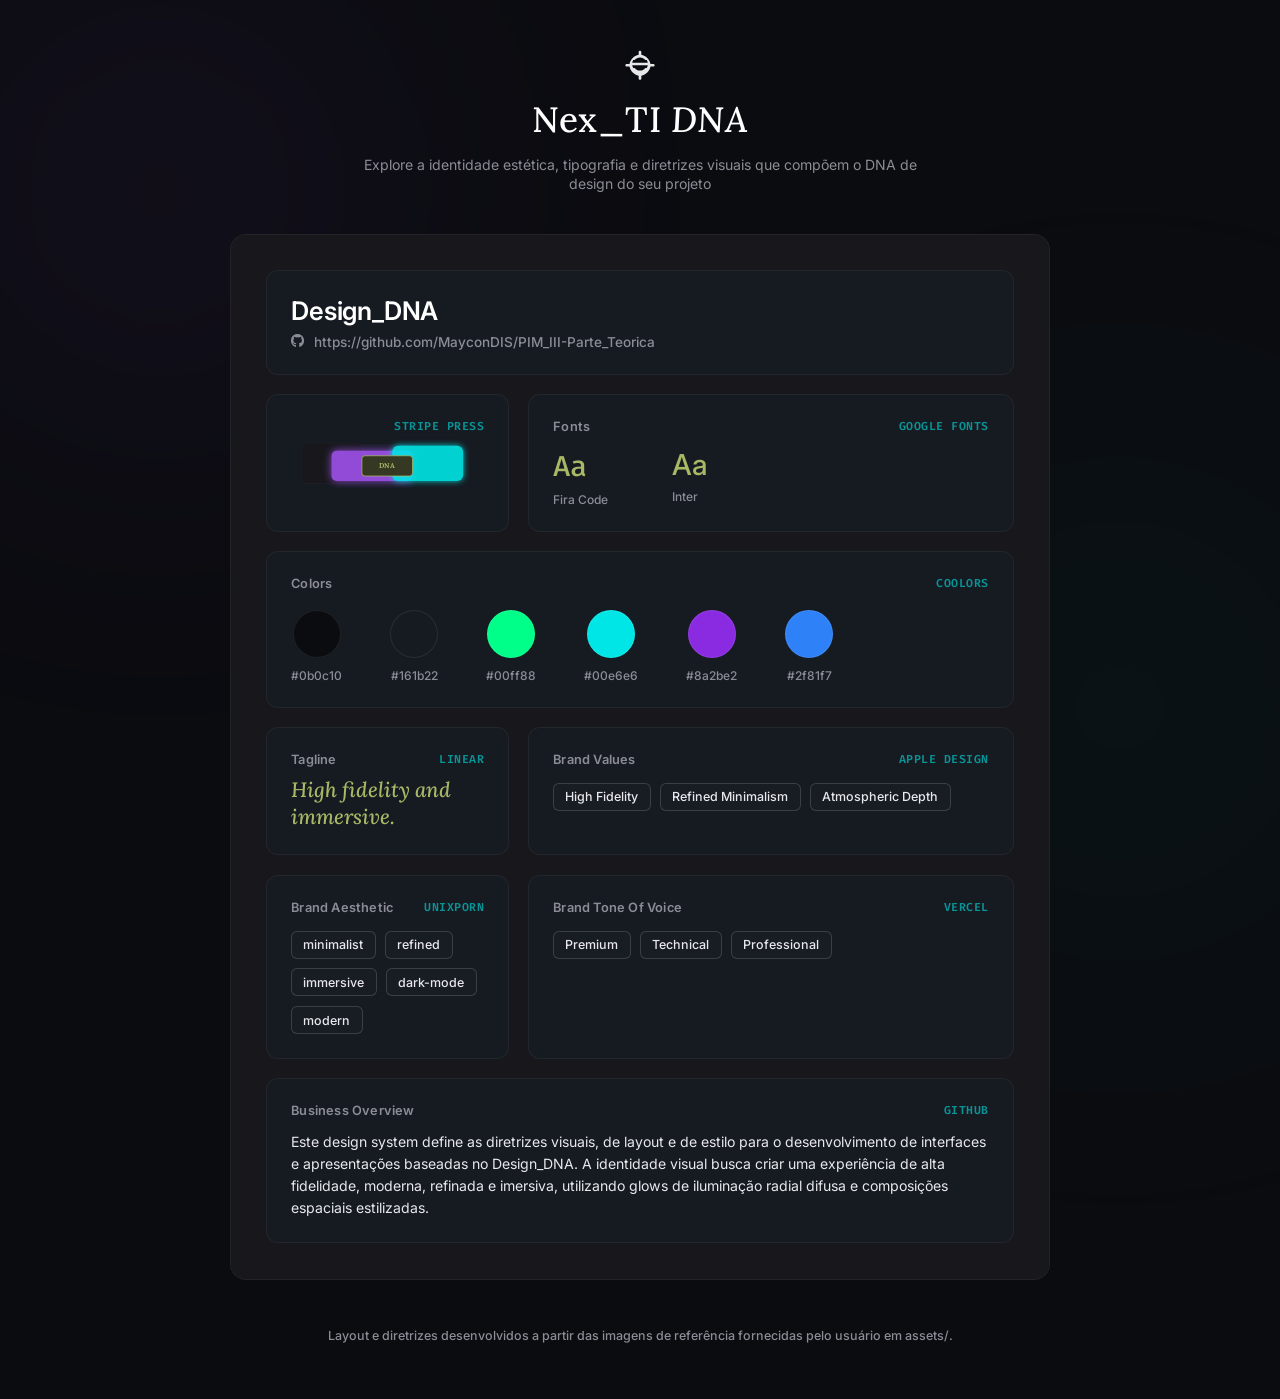
==== design_DNA/design.html @ 67d2359b "refactor(design): altera links superiores para referências externas e define Fira Code nos links do " ====
<!DOCTYPE html>
<html lang="pt-BR">
<head>
    <meta charset="UTF-8">
    <meta name="viewport" content="width=device-width, initial-scale=1.0">
    <title>Nex_TI - Design_DNA</title>
    <!-- Google Fonts -->
    <link rel="preconnect" href="https://fonts.googleapis.com">
    <link rel="preconnect" href="https://fonts.gstatic.com" crossorigin>
    <link href="https://fonts.googleapis.com/css2?family=Fira+Code:wght@400;600&family=Inter:wght@300;400;500;600;700&family=Lora:ital,wght@0,500;0,600;1,500;1,600&display=swap" rel="stylesheet">
    <!-- FontAwesome para os ícones -->
    <link rel="stylesheet" href="https://cdnjs.cloudflare.com/ajax/libs/font-awesome/6.4.0/css/all.min.css">
    <link rel="stylesheet" href="style.css">
    <link rel="icon" type="image/svg+xml" href="[data-uri]">
</head>
<body>
    <!-- Focos de luz radiais no fundo (Glows) -->
    <div class="radial-glow glow-left"></div>
    <div class="radial-glow glow-right"></div>
    <div class="main-wrapper">
        <!-- Cabeçalho Principal -->
        <header class="dna-header">
            <div class="dna-icon-container">
                <!-- Ícone de hélice de DNA estilizado -->
                <svg class="dna-svg" viewBox="0 0 24 24" fill="currentColor">
                    <path d="M12 2C11.45 2 11 2.45 11 3V5.07C9.28 5.4 7.74 6.27 6.54 7.46C5.35 8.66 4.47 10.21 4.14 11.93H2C1.45 11.93 1 12.38 1 12.93C1 13.48 1.45 13.93 2 13.93H4.14C4.47 15.65 5.35 17.2 6.54 18.4C7.74 19.59 9.28 20.46 11 20.79V22.86C11 23.41 11.45 23.86 12 23.86C12.55 23.86 13 23.41 13 22.86V20.79C14.72 20.46 16.26 19.59 17.46 18.4C18.65 17.2 19.53 15.65 19.86 13.93H22C22.55 13.93 23 13.48 23 12.93C23 12.38 22.55 11.93 22 11.93H19.86C19.53 10.21 18.65 8.66 17.46 7.46C16.26 6.27 14.72 5.4 13 5.07V3C13 2.45 12.55 2 12 2M12 7.07C13.62 7.07 15.08 7.82 16.03 9.07H7.97C8.92 7.82 10.38 7.07 12 7.07M6.17 11.07C6.31 10.36 6.57 9.68 6.95 9.07H17.05C17.43 9.68 17.69 10.36 17.83 11.07H6.17M6.17 12.93H17.83C17.69 13.64 17.43 14.32 17.05 14.93H6.95C6.57 14.32 6.31 13.64 6.17 12.93M12 16.93C10.38 16.93 8.92 16.18 7.97 14.93H16.03C15.08 16.18 13.62 16.93 12 16.93Z"/>
                </svg>
            </div>
            <h1 class="dna-title">Nex_TI <span class="italic-serif">DNA</span></h1>
            <p class="dna-subtitle">Explore a identidade estética, tipografia e diretrizes visuais que compõem o DNA de design do seu projeto</p>
        </header>

        <!-- Container do Painel -->
        <section class="panel-container">
            <!-- Painel Interno dos Conteúdos -->
            <div class="panel-body">
                <div class="panel-content">
                    <!-- Brand Header Card -->
                    <div class="dna-card brand-header-card">
                        <h2 class="brand-title">Design_DNA</h2>
                        <div class="brand-url-container">
                            <i class="fa-brands fa-github link-icon"></i>
                            <a href="https://github.com/MayconDIS/PIM_III-Parte_Teorica" target="_blank" class="brand-link-url">https://github.com/MayconDIS/PIM_III-Parte_Teorica</a>
                        </div>
                    </div>

                    <!-- Row 2: Add Logo + Fonts -->
                    <div class="card-row">
                        <!-- Add Logo Card -->
                        <div class="dna-card logo-card">
                            <a href="https://press.stripe.com/" target="_blank" class="card-top-link">Stripe Press</a>
                            <svg xmlns="http://www.w3.org/2000/svg" viewBox="0 0 400 120" class="logo-image" style="width: 100%; max-height: 80px;">
                                <defs>
                                    <filter id="glow-cyan" x="-20%" y="-20%" width="140%" height="140%">
                                        <feGaussianBlur stdDeviation="6" result="blur" />
                                        <feMerge><feMergeNode in="blur" /><feMergeNode in="SourceGraphic" /></feMerge>
                                    </filter>
                                    <filter id="glow-purple" x="-20%" y="-20%" width="140%" height="140%">
                                        <feGaussianBlur stdDeviation="8" result="blur" />
                                        <feMerge><feMergeNode in="blur" /><feMergeNode in="SourceGraphic" /></feMerge>
                                    </filter>
                                </defs>
                                <rect x="30" y="20" width="120" height="80" rx="8" fill="#18181c" stroke="rgba(255, 255, 255, 0.05)" stroke-width="1" />
                                <rect x="90" y="35" width="160" height="60" rx="10" fill="#a855f7" opacity="0.85" filter="url(#glow-purple)" />
                                <rect x="210" y="25" width="140" height="70" rx="12" fill="#00e6e6" opacity="0.9" filter="url(#glow-cyan)" />
                                <rect x="150" y="45" width="100" height="40" rx="6" fill="#353822" stroke="#a8b865" stroke-width="1.5" />
                                <text x="200" y="70" font-family="'Lora', serif" font-size="14" fill="#a8b865" font-weight="bold" text-anchor="middle" letter-spacing="1">DNA</text>
                            </svg>
                        </div>

                        <!-- Fonts Card -->
                        <div class="dna-card fonts-card">
                            <a href="https://fonts.google.com/" target="_blank" class="card-top-link">Google Fonts</a>
                            <h3 class="card-label">Fonts</h3>
                            <div class="fonts-preview-container">
                                <a href="https://fonts.google.com/specimen/Fira+Code" target="_blank" class="dna-link font-preview-item" title="Ver no Google Fonts">
                                    <span class="font-huge-char font-fira">Aa</span>
                                    <span class="font-name-sub">Fira Code</span>
                                </a>
                                <a href="https://fonts.google.com/specimen/Inter" target="_blank" class="dna-link font-preview-item" title="Ver no Google Fonts">
                                    <span class="font-huge-char font-inter">Aa</span>
                                    <span class="font-name-sub">Inter</span>
                                </a>
                            </div>
                        </div>
                    </div>
 
                    <!-- Row 3: Colors -->
                    <div class="dna-card colors-card">
                        <a href="https://coolors.co/" target="_blank" class="card-top-link">Coolors</a>
                        <h3 class="card-label">Colors</h3>
                        <div class="colors-list">
                            <a href="https://coolors.co/0b0c10" target="_blank" class="dna-link color-item" title="Ver cor no Coolors">
                                <div class="color-circle" style="background-color: #0b0c10;"></div>
                                <span class="color-hex-text">#0b0c10</span>
                            </a>
                            <a href="https://coolors.co/161b22" target="_blank" class="dna-link color-item" title="Ver cor no Coolors">
                                <div class="color-circle" style="background-color: #161b22;"></div>
                                <span class="color-hex-text">#161b22</span>
                            </a>
                            <a href="https://coolors.co/00ff88" target="_blank" class="dna-link color-item" title="Ver cor no Coolors">
                                <div class="color-circle" style="background-color: #00ff88;"></div>
                                <span class="color-hex-text">#00ff88</span>
                            </a>
                            <a href="https://coolors.co/00e6e6" target="_blank" class="dna-link color-item" title="Ver cor no Coolors">
                                <div class="color-circle" style="background-color: #00e6e6;"></div>
                                <span class="color-hex-text">#00e6e6</span>
                            </a>
                            <a href="https://coolors.co/8a2be2" target="_blank" class="dna-link color-item" title="Ver cor no Coolors">
                                <div class="color-circle" style="background-color: #8a2be2;"></div>
                                <span class="color-hex-text">#8a2be2</span>
                            </a>
                            <a href="https://coolors.co/2f81f7" target="_blank" class="dna-link color-item" title="Ver cor no Coolors">
                                <div class="color-circle" style="background-color: #2f81f7;"></div>
                                <span class="color-hex-text">#2f81f7</span>
                            </a>
                        </div>
                    </div>

                    <!-- Row 4: Tagline + Brand Values -->
                    <div class="card-row">
                        <!-- Tagline -->
                        <div class="dna-card tagline-card">
                            <a href="https://linear.app/" target="_blank" class="card-top-link">Linear</a>
                            <h3 class="card-label">Tagline</h3>
                            <p class="tagline-text">High fidelity and immersive.</p>
                        </div>

                        <!-- Brand Values -->
                        <div class="dna-card values-card">
                            <a href="https://developer.apple.com/design/" target="_blank" class="card-top-link">Apple Design</a>
                            <h3 class="card-label">Brand values</h3>
                            <div class="badge-container">
                                <span class="outline-badge">High Fidelity</span>
                                <span class="outline-badge">Refined Minimalism</span>
                                <span class="outline-badge">Atmospheric Depth</span>
                            </div>
                        </div>
                    </div>

                    <!-- Row 5: Brand Aesthetic + Brand Tone of Voice -->
                    <div class="card-row">
                        <!-- Brand Aesthetic -->
                        <div class="dna-card aesthetic-card">
                            <a href="https://www.reddit.com/r/unixporn/" target="_blank" class="card-top-link">Unixporn</a>
                            <h3 class="card-label">Brand aesthetic</h3>
                            <div class="badge-container">
                                <span class="outline-badge">minimalist</span>
                                <span class="outline-badge">refined</span>
                                <span class="outline-badge">immersive</span>
                                <span class="outline-badge">dark-mode</span>
                                <span class="outline-badge">modern</span>
                            </div>
                        </div>

                        <!-- Brand Tone of Voice -->
                        <div class="dna-card tone-card">
                            <a href="https://vercel.com/design" target="_blank" class="card-top-link">Vercel</a>
                            <h3 class="card-label">Brand tone of voice</h3>
                            <div class="badge-container">
                                <span class="outline-badge">Premium</span>
                                <span class="outline-badge">Technical</span>
                                <span class="outline-badge">Professional</span>
                            </div>
                        </div>
                    </div>

                    <!-- Row 6: Business Overview -->
                    <div class="dna-card overview-card">
                        <a href="https://github.com/MayconDIS/PIM_III-Parte_Teorica" target="_blank" class="card-top-link">GitHub</a>
                        <h3 class="card-label">Business overview</h3>
                        <p class="overview-text">Este design system define as diretrizes visuais, de layout e de estilo para o desenvolvimento de interfaces e apresentações baseadas no Design_DNA. A identidade visual busca criar uma experiência de alta fidelidade, moderna, refinada e imersiva, utilizando glows de iluminação radial difusa e composições espaciais estilizadas.</p>
                    </div>
                </div>
            </div>
        </section>

        <!-- Rodapé do Projeto -->
        <footer class="project-footer">
            <p>Layout e diretrizes desenvolvidos a partir das imagens de referência fornecidas pelo usuário em assets/.</p>
        </footer>
    </div>
</body>
</html>
---- design_DNA/style.css ----
/* ==========================================================================
   Your Project DNA — Estilo Fiel às Imagens Modelo
   ========================================================================== */

:root {
    --bg-color: #0b0c10;
    --card-bg: #161b22;
    --card-bg-header: #18181c;
    --border-color: rgba(255, 255, 255, 0.05);
    
    /* Cores Específicas do Modelo */
    --accent-olive-bg: #353822; /* Fundo do add a logo e botões de lápis */
    --accent-olive-text: #a8b865; /* Texto amarelo-oliva */
    --accent-gold: #c9b177; /* Cor dourada/amarela das abas */
    --accent-gold-dim: rgba(201, 177, 119, 0.6);
    --link-cyan: #00e6e6; /* Cor do link e do círculo ciano */
    
    /* Tipografia */
    --font-serif: 'Lora', serif;
    --font-sans: 'Inter', sans-serif;
    --font-mono: 'Fira Code', monospace;
    
    /* Textos */
    --text-main: #e8e8ec;
    --text-muted: #8c8c96;
    --text-dark: #585860;
}

/* Reset Geral */
* {
    margin: 0;
    padding: 0;
    box-sizing: border-box;
}

body {
    background-color: var(--bg-color);
    color: var(--text-main);
    font-family: var(--font-sans);
    min-height: 100vh;
    padding: 3rem 1.5rem;
    display: flex;
    justify-content: center;
    -webkit-font-smoothing: antialiased;
    position: relative;
}

/* Focos de luz radiais no fundo (Glows de exemplo) */
.radial-glow {
    position: fixed;
    width: 65vw;
    height: 65vw;
    border-radius: 50%;
    pointer-events: none;
    z-index: 0;
    filter: blur(140px);
    opacity: 0.55;
    transition: opacity 0.5s ease;
}

.glow-left {
    top: -25vh;
    left: -20vw;
    background: radial-gradient(circle, rgba(168, 85, 247, 0.15) 0%, rgba(0, 0, 0, 0) 70%);
    animation: floatGlowLeft 22s infinite alternate ease-in-out;
}

.glow-right {
    bottom: -25vh;
    right: -20vw;
    background: radial-gradient(circle, rgba(0, 230, 230, 0.11) 0%, rgba(0, 0, 0, 0) 70%);
    animation: floatGlowRight 22s infinite alternate ease-in-out;
}

@keyframes floatGlowLeft {
    0% { transform: translate(0, 0) scale(1); }
    50% { transform: translate(5vw, 4vh) scale(1.12); }
    100% { transform: translate(0, 0) scale(1); }
}

@keyframes floatGlowRight {
    0% { transform: translate(0, 0) scale(1.12); }
    50% { transform: translate(-5vw, -4vh) scale(1); }
    100% { transform: translate(0, 0) scale(1.12); }
}

.main-wrapper {
    max-width: 820px;
    width: 100%;
    display: flex;
    flex-direction: column;
    gap: 2rem;
    position: relative;
    z-index: 1;
}

/* Cabeçalho Principal (DNA Header) */
.dna-header {
    text-align: center;
    display: flex;
    flex-direction: column;
    align-items: center;
    gap: 0.8rem;
    margin-bottom: 0.5rem;
}

.dna-icon-container {
    color: #ffffff;
    opacity: 0.9;
}

.dna-svg {
    width: 32px;
    height: 32px;
}

.dna-title {
    font-family: var(--font-serif);
    font-size: 2.2rem;
    font-weight: 500;
    letter-spacing: 0.5px;
    color: #ffffff;
}

.italic-serif {
    font-style: italic;
    font-family: var(--font-serif);
}

.dna-subtitle {
    color: var(--text-muted);
    font-size: 0.88rem;
    font-weight: 400;
    max-width: 600px;
    line-height: 1.4;
}

/* Container do Painel */
.panel-container {
    background-color: var(--card-bg-header);
    border: 1px solid var(--border-color);
    border-radius: 16px;
    overflow: hidden;
    display: flex;
    flex-direction: column;
}

/* Painel de Conteúdo */
.panel-body {
    padding: 2.2rem;
    background-color: var(--card-bg-header);
}

.panel-content {
    display: flex;
    flex-direction: column;
    gap: 1.2rem;
    animation: fadeIn 0.4s ease-out forwards;
}

/* Cards do DNA */
.dna-card {
    background-color: var(--card-bg);
    border: 1px solid var(--border-color);
    border-radius: 12px;
    padding: 1.5rem;
    display: flex;
    flex-direction: column;
    position: relative;
    transition: transform 0.25s ease, border-color 0.25s ease;
}

.dna-card:hover {
    border-color: rgba(255, 255, 255, 0.08);
}

/* Nex_TI Header Card */
.brand-header-card {
    gap: 0.5rem;
}

.brand-title {
    font-size: 1.6rem;
    font-weight: 600;
    color: #ffffff;
    letter-spacing: -0.2px;
}

.brand-url-container {
    display: flex;
    align-items: center;
    gap: 0.6rem;
    color: var(--text-muted);
}

.link-icon {
    font-size: 0.85rem;
    color: var(--text-muted);
}

.brand-link-url {
    color: var(--text-muted);
    text-decoration: none;
    font-size: 0.85rem;
    font-weight: 500;
}

.brand-link-url:hover {
    text-decoration: underline;
    color: #ffffff;
}

/* Row Layout */
.card-row {
    display: grid;
    grid-template-columns: 1fr 2fr;
    gap: 1.2rem;
}

/* Add Logo Card */
.logo-card {
    background-color: var(--card-bg);
    border-color: var(--border-color);
    display: flex;
    align-items: center;
    justify-content: center;
    cursor: pointer;
    min-height: 120px;
    overflow: hidden;
    padding: 1.2rem;
    transition: opacity 0.25s ease;
}

.logo-card:hover {
    opacity: 0.9;
}

.logo-image {
    max-width: 100%;
    max-height: 80px;
    object-fit: contain;
    border-radius: 8px;
}

/* Fonts Card */
.fonts-card {
    gap: 0.8rem;
}

.card-label {
    font-size: 0.8rem;
    font-weight: 600;
    color: var(--text-muted);
    text-transform: capitalize;
    letter-spacing: 0.2px;
}

.fonts-preview-container {
    display: flex;
    gap: 4rem;
}

.font-preview-item {
    display: flex;
    flex-direction: column;
    gap: 0.4rem;
}

.font-huge-char {
    font-size: 1.8rem;
    font-weight: 500;
    color: var(--accent-olive-text);
}

.font-fira {
    font-family: var(--font-mono);
}

.font-inter {
    font-family: var(--font-sans);
}

.font-name-sub {
    font-size: 0.75rem;
    color: var(--text-muted);
    font-weight: 500;
}

/* Colors Card */
.colors-card {
    gap: 1.2rem;
}

.colors-list {
    display: flex;
    gap: 3rem;
}

.color-item {
    display: flex;
    flex-direction: column;
    align-items: center;
    gap: 0.6rem;
}

.color-circle {
    width: 48px;
    height: 48px;
    border-radius: 50%;
    border: 1px solid rgba(255, 255, 255, 0.08);
}

.color-hex-text {
    font-family: var(--font-sans);
    font-size: 0.75rem;
    color: var(--text-muted);
    font-weight: 500;
}

/* Tagline Card */
.tagline-card {
    justify-content: center;
    gap: 0.6rem;
}

.tagline-text {
    font-family: var(--font-serif);
    font-style: italic;
    font-size: 1.3rem;
    color: var(--accent-olive-text);
    font-weight: 500;
}

/* Values, Aesthetic & Tone Cards (Badges) */
.values-card, .aesthetic-card, .tone-card {
    gap: 1rem;
}

.badge-container {
    display: flex;
    flex-wrap: wrap;
    gap: 0.6rem;
}

.outline-badge {
    font-size: 0.78rem;
    color: var(--text-main);
    border: 1px solid rgba(255, 255, 255, 0.15);
    border-radius: 6px;
    padding: 0.35rem 0.7rem;
    font-weight: 500;
    background-color: rgba(255, 255, 255, 0.01);
}

/* Business Overview Card */
.overview-card {
    gap: 0.8rem;
}

.overview-text {
    font-size: 0.88rem;
    color: var(--text-main);
    line-height: 1.55;
}

/* ABA 2: BUSINESS DETAILS */
.details-grid {
    display: grid;
    grid-template-columns: repeat(2, 1fr);
    gap: 1.2rem;
}

.col-span-2-detail {
    grid-column: span 2;
}

.detail-card {
    display: flex;
    flex-direction: row;
    justify-content: space-between;
    align-items: center;
    padding: 1.6rem 1.8rem;
    min-height: 80px;
}

.detail-info {
    display: flex;
    flex-direction: column;
    gap: 0.4rem;
}

.detail-title {
    font-size: 0.95rem;
    font-weight: 600;
    color: var(--text-main);
}

.title-with-info {
    display: flex;
    align-items: center;
    gap: 0.5rem;
}

.info-icon {
    font-size: 0.78rem;
    color: var(--text-muted);
    cursor: help;
}

/* Social Card Icons */
.social-icons-preview {
    display: flex;
    gap: 0.6rem;
    margin-top: 0.4rem;
}

.social-icon {
    font-size: 0.92rem;
    color: var(--text-muted);
}

/* Botões de Edição (Lápis) */
.edit-btn {
    width: 32px;
    height: 32px;
    border-radius: 50%;
    background-color: var(--accent-olive-bg);
    border: none;
    outline: none;
    display: flex;
    align-items: center;
    justify-content: center;
    cursor: pointer;
    transition: background-color 0.2s ease, transform 0.15s ease;
}

.edit-btn:hover {
    background-color: #3b3f27;
    transform: scale(1.05);
}

.pen-icon {
    font-size: 0.72rem;
    color: var(--accent-olive-text);
}



/* Animações */
@keyframes fadeIn {
    from { opacity: 0; transform: translateY(8px); }
    to { opacity: 1; transform: translateY(0); }
}



/* Responsividade */
@media (max-width: 768px) {
    .card-row {
        grid-template-columns: 1fr;
    }
    .details-grid {
        grid-template-columns: 1fr;
    }
    .col-span-2-detail {
        grid-column: span 1;
    }
    .colors-list {
        flex-wrap: wrap;
        gap: 1.5rem;
    }
}

/* Rodapé do Projeto */
.project-footer {
    text-align: center;
    padding-top: 1rem;
    padding-bottom: 0.5rem;
}

.project-footer p {
    color: var(--text-muted);
    font-size: 0.78rem;
    font-weight: 500;
}

/* Links de Referência DNA */
.dna-link {
    color: inherit;
    text-decoration: none;
    transition: opacity 0.25s ease, transform 0.25s ease;
}

.dna-link:hover {
    opacity: 0.8;
    transform: translateY(-2px);
}

/* Links no Canto Superior Direito dos Cards */
.card-top-link {
    position: absolute;
    top: 1.5rem;
    right: 1.5rem;
    font-family: var(--font-mono);
    font-size: 0.72rem;
    font-weight: 600;
    color: var(--link-cyan);
    text-decoration: none;
    text-transform: uppercase;
    letter-spacing: 0.5px;
    opacity: 0.6;
    transition: opacity 0.2s ease, text-shadow 0.2s ease;
}

.card-top-link:hover {
    opacity: 1;
    text-shadow: 0 0 8px rgba(0, 230, 230, 0.4);
}
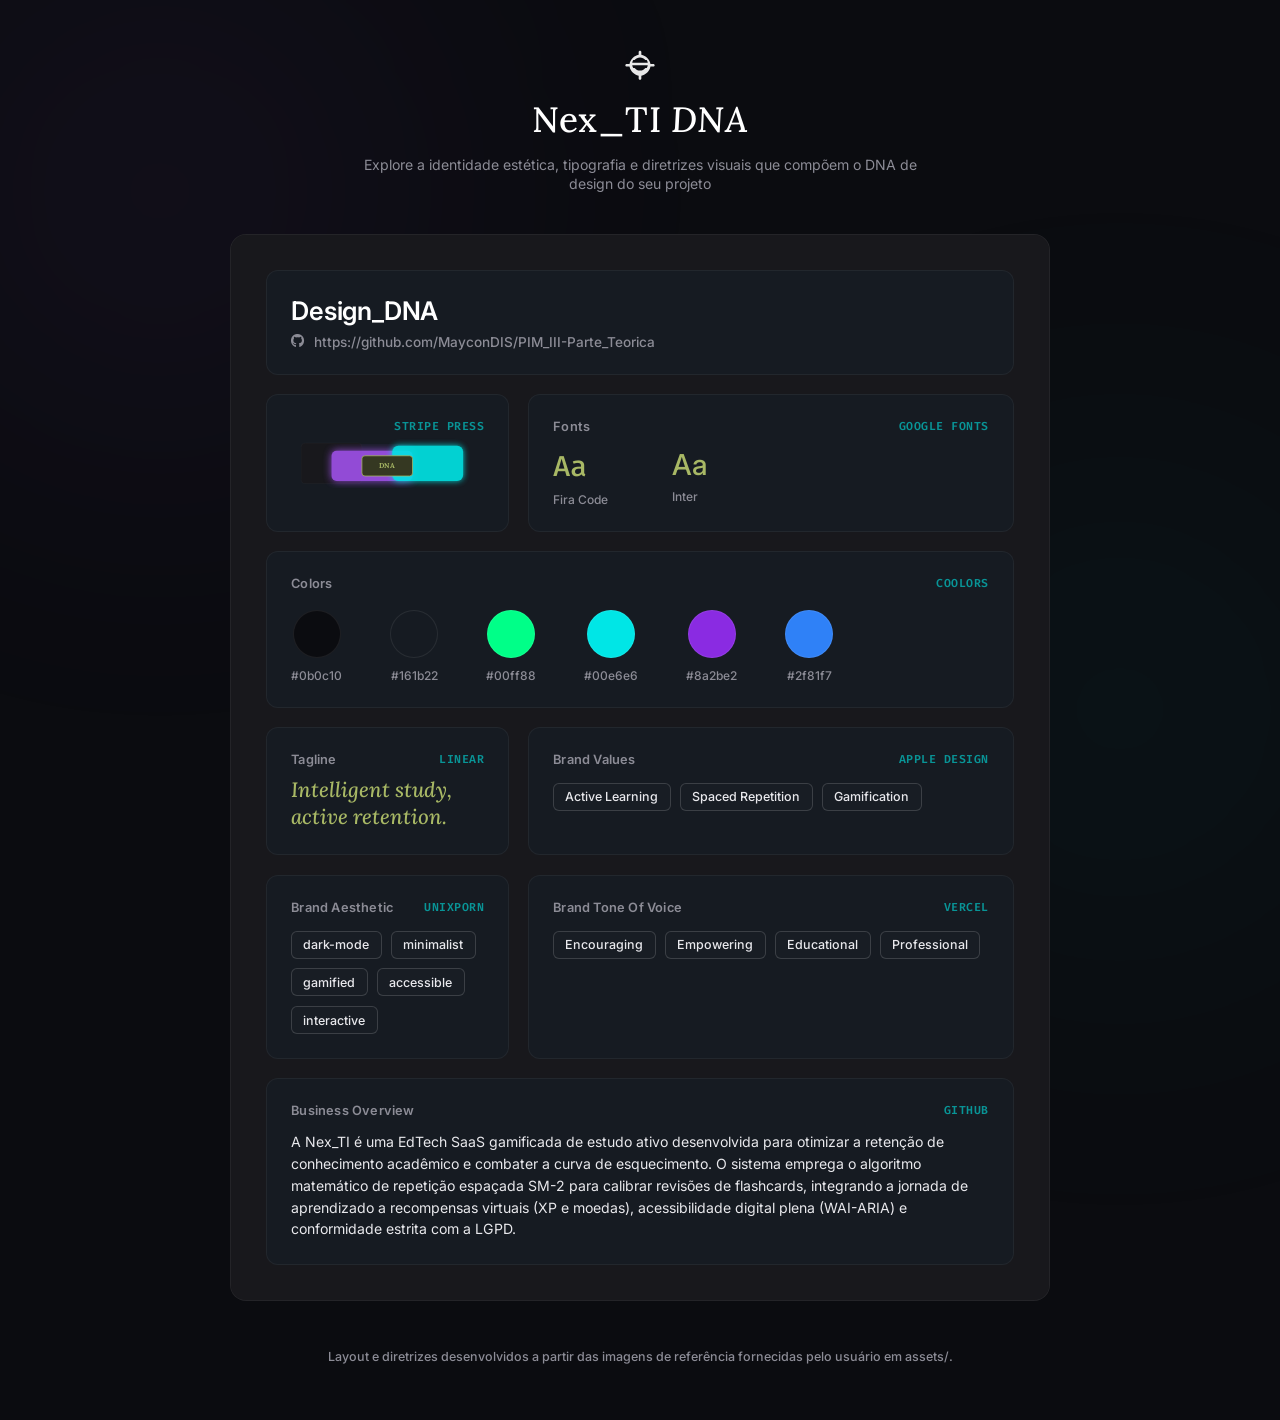
==== commit d43a3de1: "refactor(design): alinha textos de identidade visual do Design DNA com a EdTech Nex_TI" ====
--- a/design_DNA/design.html
+++ b/design_DNA/design.html
@@ -123,7 +123,7 @@
                         <div class="dna-card tagline-card">
                             <a href="https://linear.app/" target="_blank" class="card-top-link">Linear</a>
                             <h3 class="card-label">Tagline</h3>
-                            <p class="tagline-text">High fidelity and immersive.</p>
+                            <p class="tagline-text">Intelligent study, active retention.</p>
                         </div>
 
                         <!-- Brand Values -->
@@ -131,9 +131,9 @@
                             <a href="https://developer.apple.com/design/" target="_blank" class="card-top-link">Apple Design</a>
                             <h3 class="card-label">Brand values</h3>
                             <div class="badge-container">
-                                <span class="outline-badge">High Fidelity</span>
-                                <span class="outline-badge">Refined Minimalism</span>
-                                <span class="outline-badge">Atmospheric Depth</span>
+                                <span class="outline-badge">Active Learning</span>
+                                <span class="outline-badge">Spaced Repetition</span>
+                                <span class="outline-badge">Gamification</span>
                             </div>
                         </div>
                     </div>
@@ -145,11 +145,11 @@
                             <a href="https://www.reddit.com/r/unixporn/" target="_blank" class="card-top-link">Unixporn</a>
                             <h3 class="card-label">Brand aesthetic</h3>
                             <div class="badge-container">
+                                <span class="outline-badge">dark-mode</span>
                                 <span class="outline-badge">minimalist</span>
-                                <span class="outline-badge">refined</span>
-                                <span class="outline-badge">immersive</span>
-                                <span class="outline-badge">dark-mode</span>
-                                <span class="outline-badge">modern</span>
+                                <span class="outline-badge">gamified</span>
+                                <span class="outline-badge">accessible</span>
+                                <span class="outline-badge">interactive</span>
                             </div>
                         </div>
 
@@ -158,8 +158,9 @@
                             <a href="https://vercel.com/design" target="_blank" class="card-top-link">Vercel</a>
                             <h3 class="card-label">Brand tone of voice</h3>
                             <div class="badge-container">
-                                <span class="outline-badge">Premium</span>
-                                <span class="outline-badge">Technical</span>
+                                <span class="outline-badge">Encouraging</span>
+                                <span class="outline-badge">Empowering</span>
+                                <span class="outline-badge">Educational</span>
                                 <span class="outline-badge">Professional</span>
                             </div>
                         </div>
@@ -169,7 +170,7 @@
                     <div class="dna-card overview-card">
                         <a href="https://github.com/MayconDIS/PIM_III-Parte_Teorica" target="_blank" class="card-top-link">GitHub</a>
                         <h3 class="card-label">Business overview</h3>
-                        <p class="overview-text">Este design system define as diretrizes visuais, de layout e de estilo para o desenvolvimento de interfaces e apresentações baseadas no Design_DNA. A identidade visual busca criar uma experiência de alta fidelidade, moderna, refinada e imersiva, utilizando glows de iluminação radial difusa e composições espaciais estilizadas.</p>
+                        <p class="overview-text">A Nex_TI é uma EdTech SaaS gamificada de estudo ativo desenvolvida para otimizar a retenção de conhecimento acadêmico e combater a curva de esquecimento. O sistema emprega o algoritmo matemático de repetição espaçada SM-2 para calibrar revisões de flashcards, integrando a jornada de aprendizado a recompensas virtuais (XP e moedas), acessibilidade digital plena (WAI-ARIA) e conformidade estrita com a LGPD.</p>
                     </div>
                 </div>
             </div>
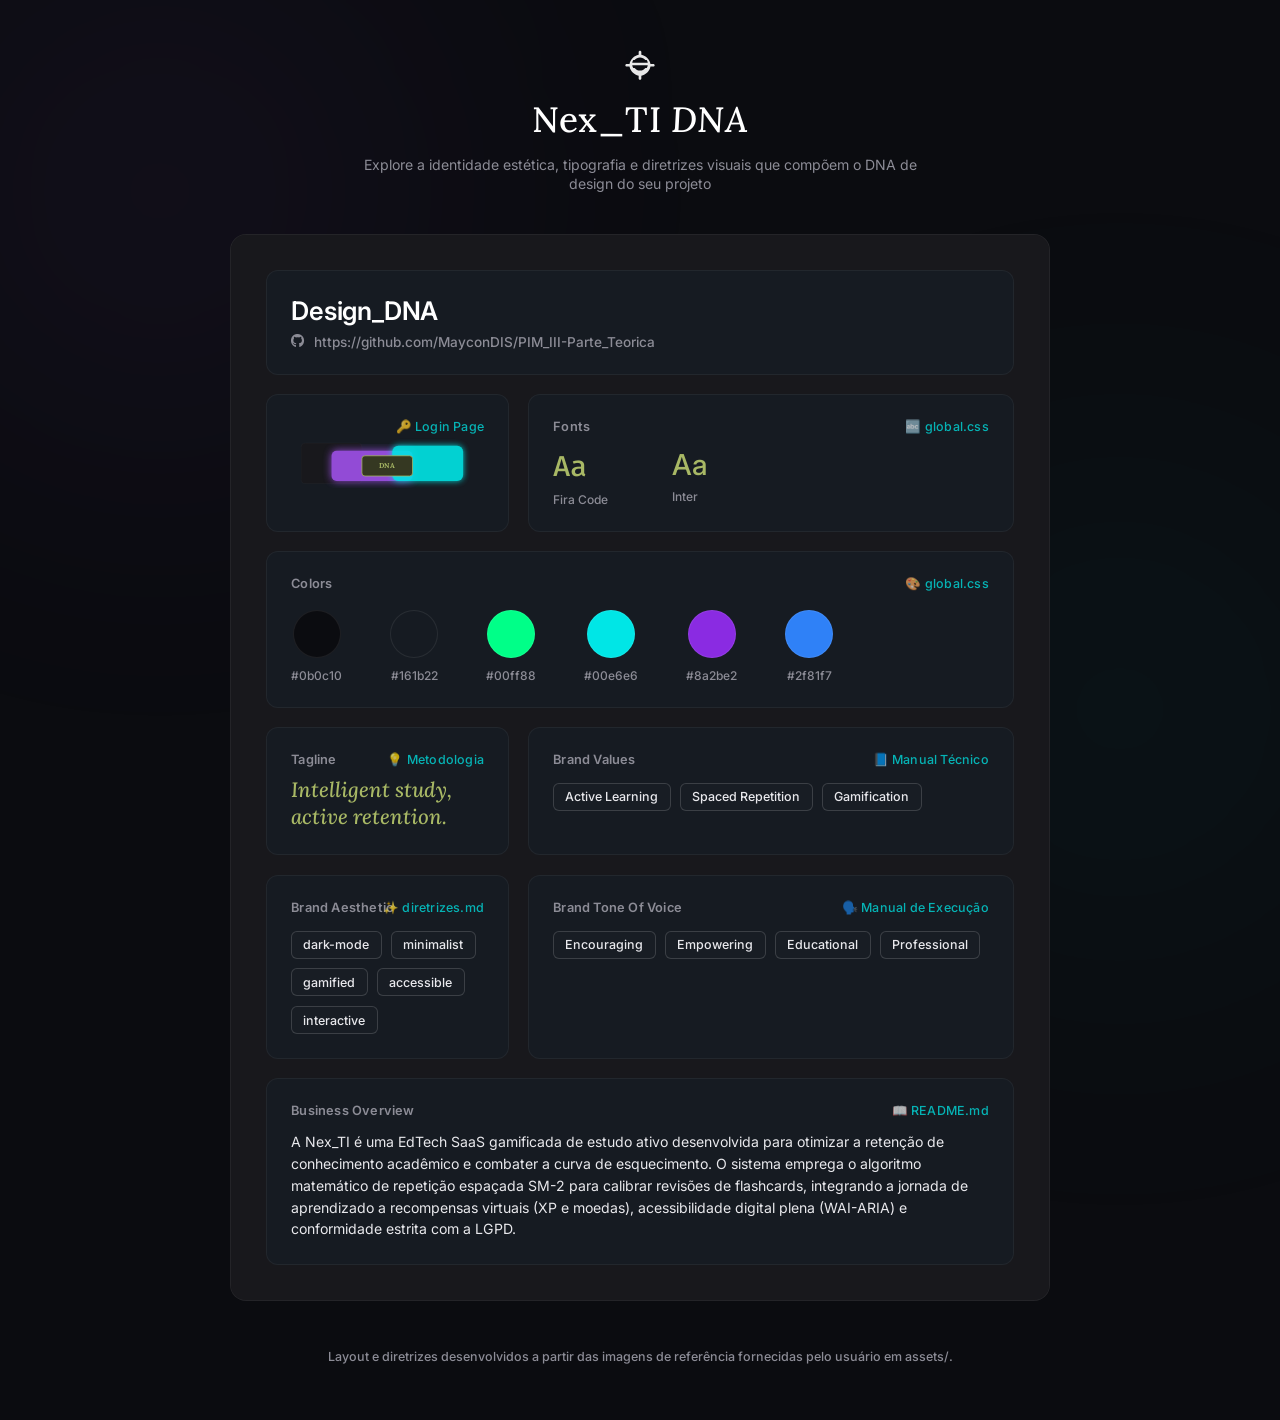
==== commit 862abf5f: "refactor(design): atualiza referências dos cards para arquivos do projeto real e melhora estilo dos " ====
--- a/design_DNA/design.html
+++ b/design_DNA/design.html
@@ -48,7 +48,7 @@
                     <div class="card-row">
                         <!-- Add Logo Card -->
                         <div class="dna-card logo-card">
-                            <a href="https://press.stripe.com/" target="_blank" class="card-top-link">Stripe Press</a>
+                            <a href="../pages/login/login.html" target="_blank" class="card-top-link">🔑 Login Page</a>
                             <svg xmlns="http://www.w3.org/2000/svg" viewBox="0 0 400 120" class="logo-image" style="width: 100%; max-height: 80px;">
                                 <defs>
                                     <filter id="glow-cyan" x="-20%" y="-20%" width="140%" height="140%">
@@ -70,7 +70,7 @@
 
                         <!-- Fonts Card -->
                         <div class="dna-card fonts-card">
-                            <a href="https://fonts.google.com/" target="_blank" class="card-top-link">Google Fonts</a>
+                            <a href="../assets/css/global.css" target="_blank" class="card-top-link">🔤 global.css</a>
                             <h3 class="card-label">Fonts</h3>
                             <div class="fonts-preview-container">
                                 <a href="https://fonts.google.com/specimen/Fira+Code" target="_blank" class="dna-link font-preview-item" title="Ver no Google Fonts">
@@ -87,7 +87,7 @@
  
                     <!-- Row 3: Colors -->
                     <div class="dna-card colors-card">
-                        <a href="https://coolors.co/" target="_blank" class="card-top-link">Coolors</a>
+                        <a href="../assets/css/global.css" target="_blank" class="card-top-link">🎨 global.css</a>
                         <h3 class="card-label">Colors</h3>
                         <div class="colors-list">
                             <a href="https://coolors.co/0b0c10" target="_blank" class="dna-link color-item" title="Ver cor no Coolors">
@@ -121,14 +121,14 @@
                     <div class="card-row">
                         <!-- Tagline -->
                         <div class="dna-card tagline-card">
-                            <a href="https://linear.app/" target="_blank" class="card-top-link">Linear</a>
+                            <a href="../pages/sobre/index.html#metodologia" target="_blank" class="card-top-link">💡 Metodologia</a>
                             <h3 class="card-label">Tagline</h3>
                             <p class="tagline-text">Intelligent study, active retention.</p>
                         </div>
 
                         <!-- Brand Values -->
                         <div class="dna-card values-card">
-                            <a href="https://developer.apple.com/design/" target="_blank" class="card-top-link">Apple Design</a>
+                            <a href="../MANUAL_TECNICO.md" target="_blank" class="card-top-link">📘 Manual Técnico</a>
                             <h3 class="card-label">Brand values</h3>
                             <div class="badge-container">
                                 <span class="outline-badge">Active Learning</span>
@@ -142,7 +142,7 @@
                     <div class="card-row">
                         <!-- Brand Aesthetic -->
                         <div class="dna-card aesthetic-card">
-                            <a href="https://www.reddit.com/r/unixporn/" target="_blank" class="card-top-link">Unixporn</a>
+                            <a href="diretrizes.md" target="_blank" class="card-top-link">✨ diretrizes.md</a>
                             <h3 class="card-label">Brand aesthetic</h3>
                             <div class="badge-container">
                                 <span class="outline-badge">dark-mode</span>
@@ -155,7 +155,7 @@
 
                         <!-- Brand Tone of Voice -->
                         <div class="dna-card tone-card">
-                            <a href="https://vercel.com/design" target="_blank" class="card-top-link">Vercel</a>
+                            <a href="../MANUAL_DE_EXECUCAO.md" target="_blank" class="card-top-link">🗣️ Manual de Execução</a>
                             <h3 class="card-label">Brand tone of voice</h3>
                             <div class="badge-container">
                                 <span class="outline-badge">Encouraging</span>
@@ -168,7 +168,7 @@
 
                     <!-- Row 6: Business Overview -->
                     <div class="dna-card overview-card">
-                        <a href="https://github.com/MayconDIS/PIM_III-Parte_Teorica" target="_blank" class="card-top-link">GitHub</a>
+                        <a href="../README.md" target="_blank" class="card-top-link">📖 README.md</a>
                         <h3 class="card-label">Business overview</h3>
                         <p class="overview-text">A Nex_TI é uma EdTech SaaS gamificada de estudo ativo desenvolvida para otimizar a retenção de conhecimento acadêmico e combater a curva de esquecimento. O sistema emprega o algoritmo matemático de repetição espaçada SM-2 para calibrar revisões de flashcards, integrando a jornada de aprendizado a recompensas virtuais (XP e moedas), acessibilidade digital plena (WAI-ARIA) e conformidade estrita com a LGPD.</p>
                     </div>
--- a/design_DNA/style.css
+++ b/design_DNA/style.css
@@ -501,14 +501,16 @@
     position: absolute;
     top: 1.5rem;
     right: 1.5rem;
-    font-family: var(--font-mono);
-    font-size: 0.72rem;
-    font-weight: 600;
+    font-family: var(--font-sans);
+    font-size: 0.78rem;
+    font-weight: 500;
     color: var(--link-cyan);
     text-decoration: none;
-    text-transform: uppercase;
-    letter-spacing: 0.5px;
-    opacity: 0.6;
+    letter-spacing: 0.2px;
+    opacity: 0.75;
+    display: inline-flex;
+    align-items: center;
+    gap: 0.4rem;
     transition: opacity 0.2s ease, text-shadow 0.2s ease;
 }
 
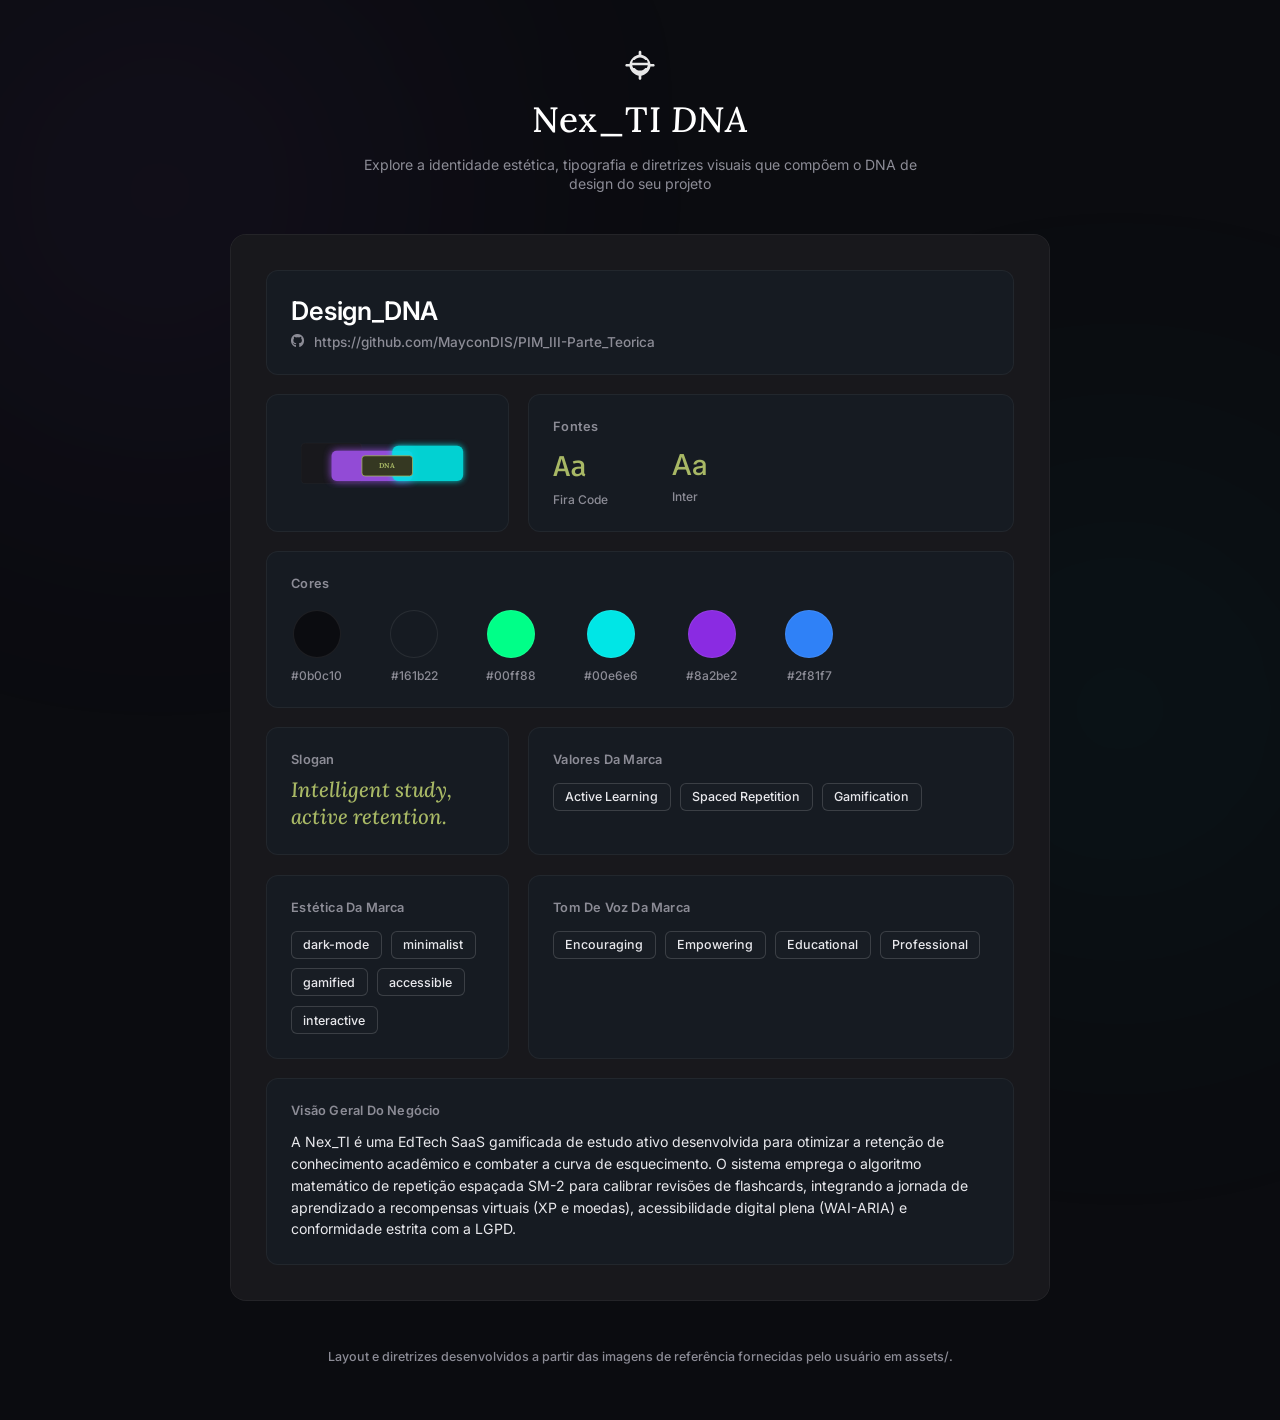
==== commit e1203ea5: "refactor(design): remove links de referência dos cards e traduz títulos dos cards para pt-br" ====
--- a/design_DNA/design.html
+++ b/design_DNA/design.html
@@ -48,7 +48,6 @@
                     <div class="card-row">
                         <!-- Add Logo Card -->
                         <div class="dna-card logo-card">
-                            <a href="../pages/login/login.html" target="_blank" class="card-top-link">🔑 Login Page</a>
                             <svg xmlns="http://www.w3.org/2000/svg" viewBox="0 0 400 120" class="logo-image" style="width: 100%; max-height: 80px;">
                                 <defs>
                                     <filter id="glow-cyan" x="-20%" y="-20%" width="140%" height="140%">
@@ -70,8 +69,7 @@
 
                         <!-- Fonts Card -->
                         <div class="dna-card fonts-card">
-                            <a href="../assets/css/global.css" target="_blank" class="card-top-link">🔤 global.css</a>
-                            <h3 class="card-label">Fonts</h3>
+                            <h3 class="card-label">Fontes</h3>
                             <div class="fonts-preview-container">
                                 <a href="https://fonts.google.com/specimen/Fira+Code" target="_blank" class="dna-link font-preview-item" title="Ver no Google Fonts">
                                     <span class="font-huge-char font-fira">Aa</span>
@@ -87,8 +85,7 @@
  
                     <!-- Row 3: Colors -->
                     <div class="dna-card colors-card">
-                        <a href="../assets/css/global.css" target="_blank" class="card-top-link">🎨 global.css</a>
-                        <h3 class="card-label">Colors</h3>
+                        <h3 class="card-label">Cores</h3>
                         <div class="colors-list">
                             <a href="https://coolors.co/0b0c10" target="_blank" class="dna-link color-item" title="Ver cor no Coolors">
                                 <div class="color-circle" style="background-color: #0b0c10;"></div>
@@ -121,15 +118,13 @@
                     <div class="card-row">
                         <!-- Tagline -->
                         <div class="dna-card tagline-card">
-                            <a href="../pages/sobre/index.html#metodologia" target="_blank" class="card-top-link">💡 Metodologia</a>
-                            <h3 class="card-label">Tagline</h3>
+                            <h3 class="card-label">Slogan</h3>
                             <p class="tagline-text">Intelligent study, active retention.</p>
                         </div>
 
                         <!-- Brand Values -->
                         <div class="dna-card values-card">
-                            <a href="../MANUAL_TECNICO.md" target="_blank" class="card-top-link">📘 Manual Técnico</a>
-                            <h3 class="card-label">Brand values</h3>
+                            <h3 class="card-label">Valores da marca</h3>
                             <div class="badge-container">
                                 <span class="outline-badge">Active Learning</span>
                                 <span class="outline-badge">Spaced Repetition</span>
@@ -142,8 +137,7 @@
                     <div class="card-row">
                         <!-- Brand Aesthetic -->
                         <div class="dna-card aesthetic-card">
-                            <a href="diretrizes.md" target="_blank" class="card-top-link">✨ diretrizes.md</a>
-                            <h3 class="card-label">Brand aesthetic</h3>
+                            <h3 class="card-label">Estética da marca</h3>
                             <div class="badge-container">
                                 <span class="outline-badge">dark-mode</span>
                                 <span class="outline-badge">minimalist</span>
@@ -155,8 +149,7 @@
 
                         <!-- Brand Tone of Voice -->
                         <div class="dna-card tone-card">
-                            <a href="../MANUAL_DE_EXECUCAO.md" target="_blank" class="card-top-link">🗣️ Manual de Execução</a>
-                            <h3 class="card-label">Brand tone of voice</h3>
+                            <h3 class="card-label">Tom de voz da marca</h3>
                             <div class="badge-container">
                                 <span class="outline-badge">Encouraging</span>
                                 <span class="outline-badge">Empowering</span>
@@ -168,8 +161,7 @@
 
                     <!-- Row 6: Business Overview -->
                     <div class="dna-card overview-card">
-                        <a href="../README.md" target="_blank" class="card-top-link">📖 README.md</a>
-                        <h3 class="card-label">Business overview</h3>
+                        <h3 class="card-label">Visão geral do negócio</h3>
                         <p class="overview-text">A Nex_TI é uma EdTech SaaS gamificada de estudo ativo desenvolvida para otimizar a retenção de conhecimento acadêmico e combater a curva de esquecimento. O sistema emprega o algoritmo matemático de repetição espaçada SM-2 para calibrar revisões de flashcards, integrando a jornada de aprendizado a recompensas virtuais (XP e moedas), acessibilidade digital plena (WAI-ARIA) e conformidade estrita com a LGPD.</p>
                     </div>
                 </div>
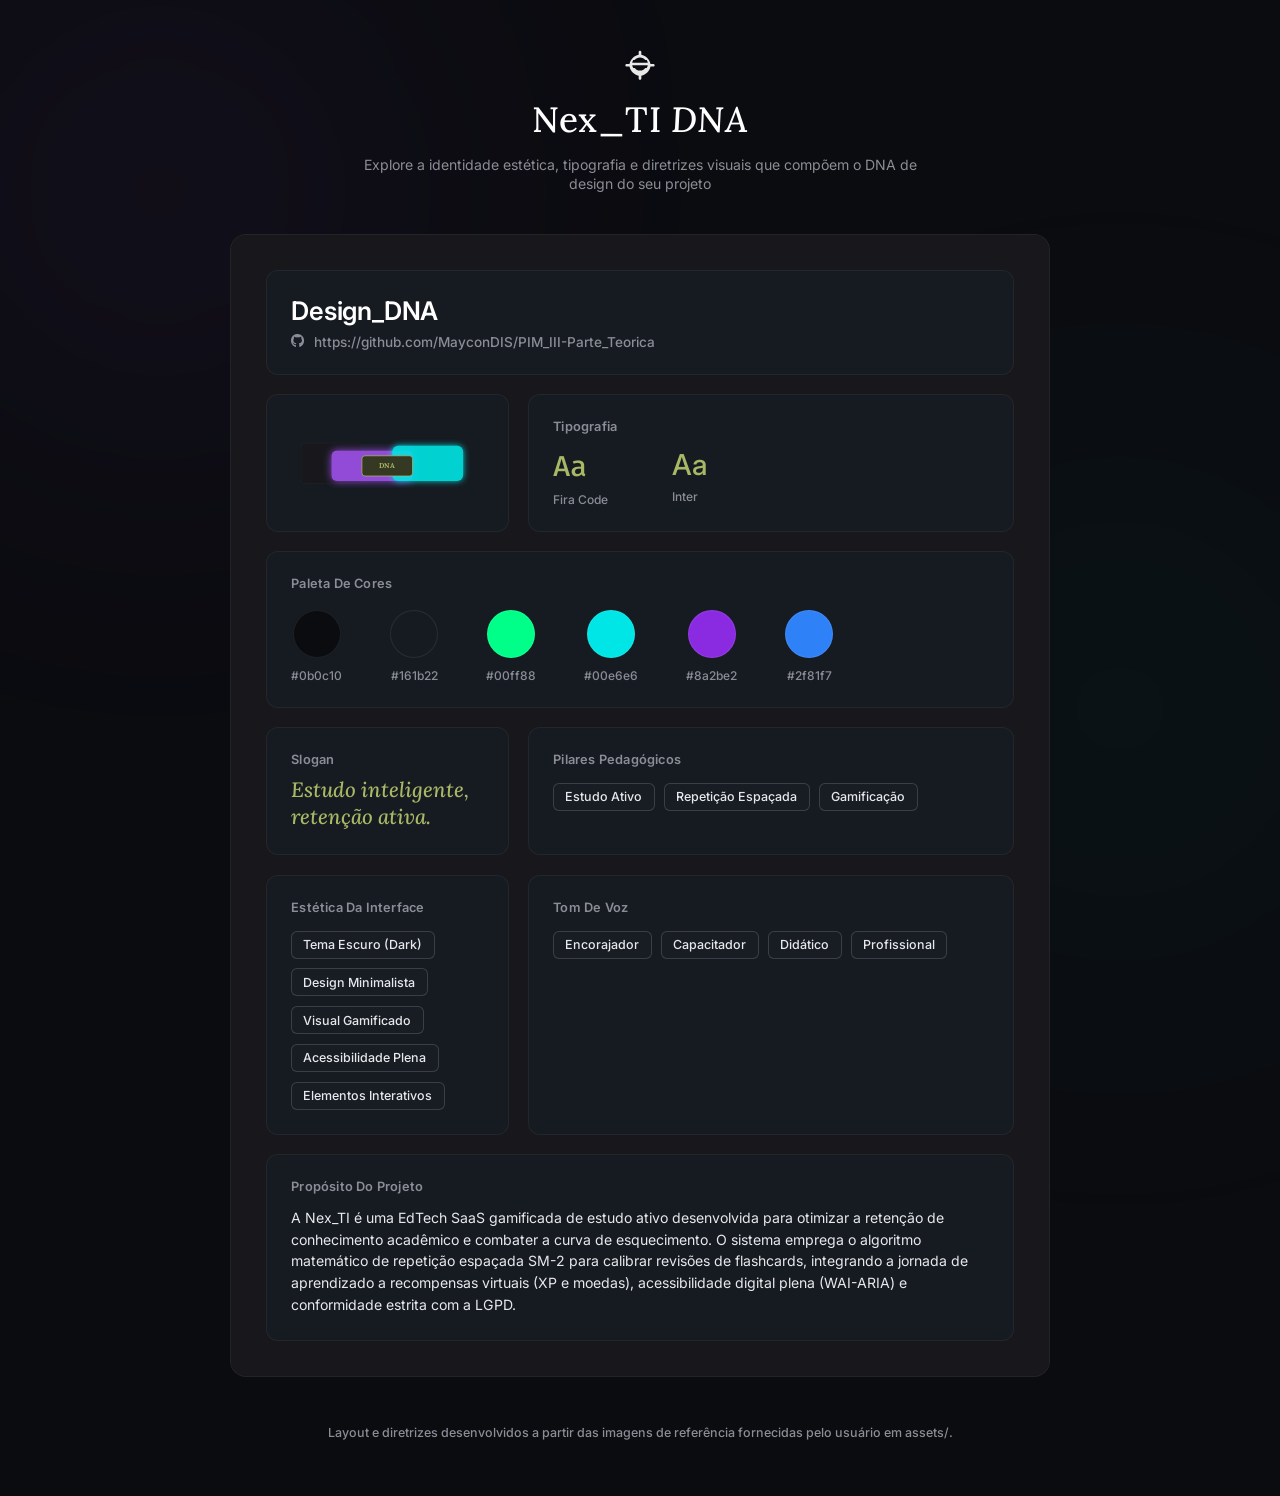
==== commit 16e5fe54: "refactor(design): adapta rótulos e conteúdos dos cards para português de acordo com o projeto" ====
--- a/design_DNA/design.html
+++ b/design_DNA/design.html
@@ -69,7 +69,7 @@
 
                         <!-- Fonts Card -->
                         <div class="dna-card fonts-card">
-                            <h3 class="card-label">Fontes</h3>
+                            <h3 class="card-label">Tipografia</h3>
                             <div class="fonts-preview-container">
                                 <a href="https://fonts.google.com/specimen/Fira+Code" target="_blank" class="dna-link font-preview-item" title="Ver no Google Fonts">
                                     <span class="font-huge-char font-fira">Aa</span>
@@ -85,7 +85,7 @@
  
                     <!-- Row 3: Colors -->
                     <div class="dna-card colors-card">
-                        <h3 class="card-label">Cores</h3>
+                        <h3 class="card-label">Paleta de Cores</h3>
                         <div class="colors-list">
                             <a href="https://coolors.co/0b0c10" target="_blank" class="dna-link color-item" title="Ver cor no Coolors">
                                 <div class="color-circle" style="background-color: #0b0c10;"></div>
@@ -119,16 +119,16 @@
                         <!-- Tagline -->
                         <div class="dna-card tagline-card">
                             <h3 class="card-label">Slogan</h3>
-                            <p class="tagline-text">Intelligent study, active retention.</p>
+                            <p class="tagline-text">Estudo inteligente, retenção ativa.</p>
                         </div>
 
                         <!-- Brand Values -->
                         <div class="dna-card values-card">
-                            <h3 class="card-label">Valores da marca</h3>
+                            <h3 class="card-label">Pilares Pedagógicos</h3>
                             <div class="badge-container">
-                                <span class="outline-badge">Active Learning</span>
-                                <span class="outline-badge">Spaced Repetition</span>
-                                <span class="outline-badge">Gamification</span>
+                                <span class="outline-badge">Estudo Ativo</span>
+                                <span class="outline-badge">Repetição Espaçada</span>
+                                <span class="outline-badge">Gamificação</span>
                             </div>
                         </div>
                     </div>
@@ -137,31 +137,31 @@
                     <div class="card-row">
                         <!-- Brand Aesthetic -->
                         <div class="dna-card aesthetic-card">
-                            <h3 class="card-label">Estética da marca</h3>
+                            <h3 class="card-label">Estética da Interface</h3>
                             <div class="badge-container">
-                                <span class="outline-badge">dark-mode</span>
-                                <span class="outline-badge">minimalist</span>
-                                <span class="outline-badge">gamified</span>
-                                <span class="outline-badge">accessible</span>
-                                <span class="outline-badge">interactive</span>
+                                <span class="outline-badge">Tema Escuro (Dark)</span>
+                                <span class="outline-badge">Design Minimalista</span>
+                                <span class="outline-badge">Visual Gamificado</span>
+                                <span class="outline-badge">Acessibilidade Plena</span>
+                                <span class="outline-badge">Elementos Interativos</span>
                             </div>
                         </div>
 
                         <!-- Brand Tone of Voice -->
                         <div class="dna-card tone-card">
-                            <h3 class="card-label">Tom de voz da marca</h3>
+                            <h3 class="card-label">Tom de Voz</h3>
                             <div class="badge-container">
-                                <span class="outline-badge">Encouraging</span>
-                                <span class="outline-badge">Empowering</span>
-                                <span class="outline-badge">Educational</span>
-                                <span class="outline-badge">Professional</span>
+                                <span class="outline-badge">Encorajador</span>
+                                <span class="outline-badge">Capacitador</span>
+                                <span class="outline-badge">Didático</span>
+                                <span class="outline-badge">Profissional</span>
                             </div>
                         </div>
                     </div>
 
                     <!-- Row 6: Business Overview -->
                     <div class="dna-card overview-card">
-                        <h3 class="card-label">Visão geral do negócio</h3>
+                        <h3 class="card-label">Propósito do Projeto</h3>
                         <p class="overview-text">A Nex_TI é uma EdTech SaaS gamificada de estudo ativo desenvolvida para otimizar a retenção de conhecimento acadêmico e combater a curva de esquecimento. O sistema emprega o algoritmo matemático de repetição espaçada SM-2 para calibrar revisões de flashcards, integrando a jornada de aprendizado a recompensas virtuais (XP e moedas), acessibilidade digital plena (WAI-ARIA) e conformidade estrita com a LGPD.</p>
                     </div>
                 </div>
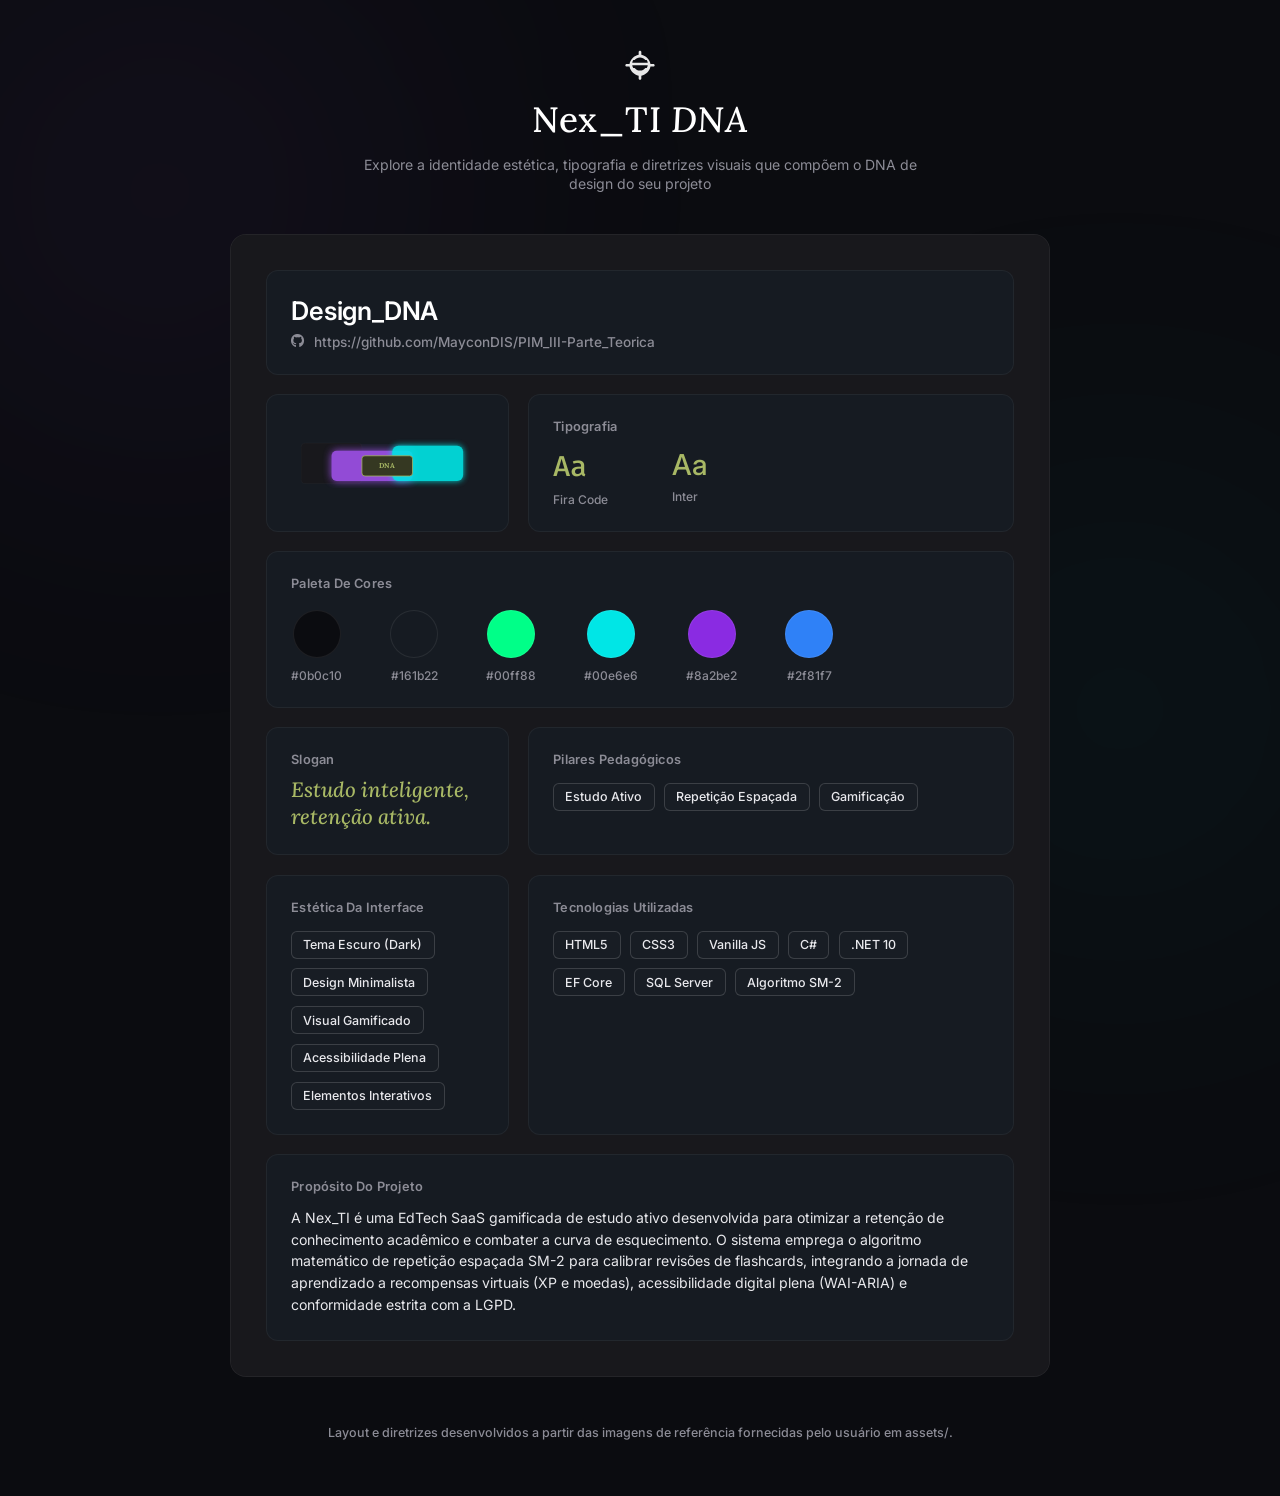
==== commit 1dd3314c: "refactor(design): altera card Tom de Voz para Tecnologias Utilizadas com a stack do Nex_TI" ====
--- a/design_DNA/design.html
+++ b/design_DNA/design.html
@@ -147,14 +147,18 @@
                             </div>
                         </div>
 
-                        <!-- Brand Tone of Voice -->
+                        <!-- Tecnologias Utilizadas -->
                         <div class="dna-card tone-card">
-                            <h3 class="card-label">Tom de Voz</h3>
+                            <h3 class="card-label">Tecnologias Utilizadas</h3>
                             <div class="badge-container">
-                                <span class="outline-badge">Encorajador</span>
-                                <span class="outline-badge">Capacitador</span>
-                                <span class="outline-badge">Didático</span>
-                                <span class="outline-badge">Profissional</span>
+                                <span class="outline-badge">HTML5</span>
+                                <span class="outline-badge">CSS3</span>
+                                <span class="outline-badge">Vanilla JS</span>
+                                <span class="outline-badge">C#</span>
+                                <span class="outline-badge">.NET 10</span>
+                                <span class="outline-badge">EF Core</span>
+                                <span class="outline-badge">SQL Server</span>
+                                <span class="outline-badge">Algoritmo SM-2</span>
                             </div>
                         </div>
                     </div>
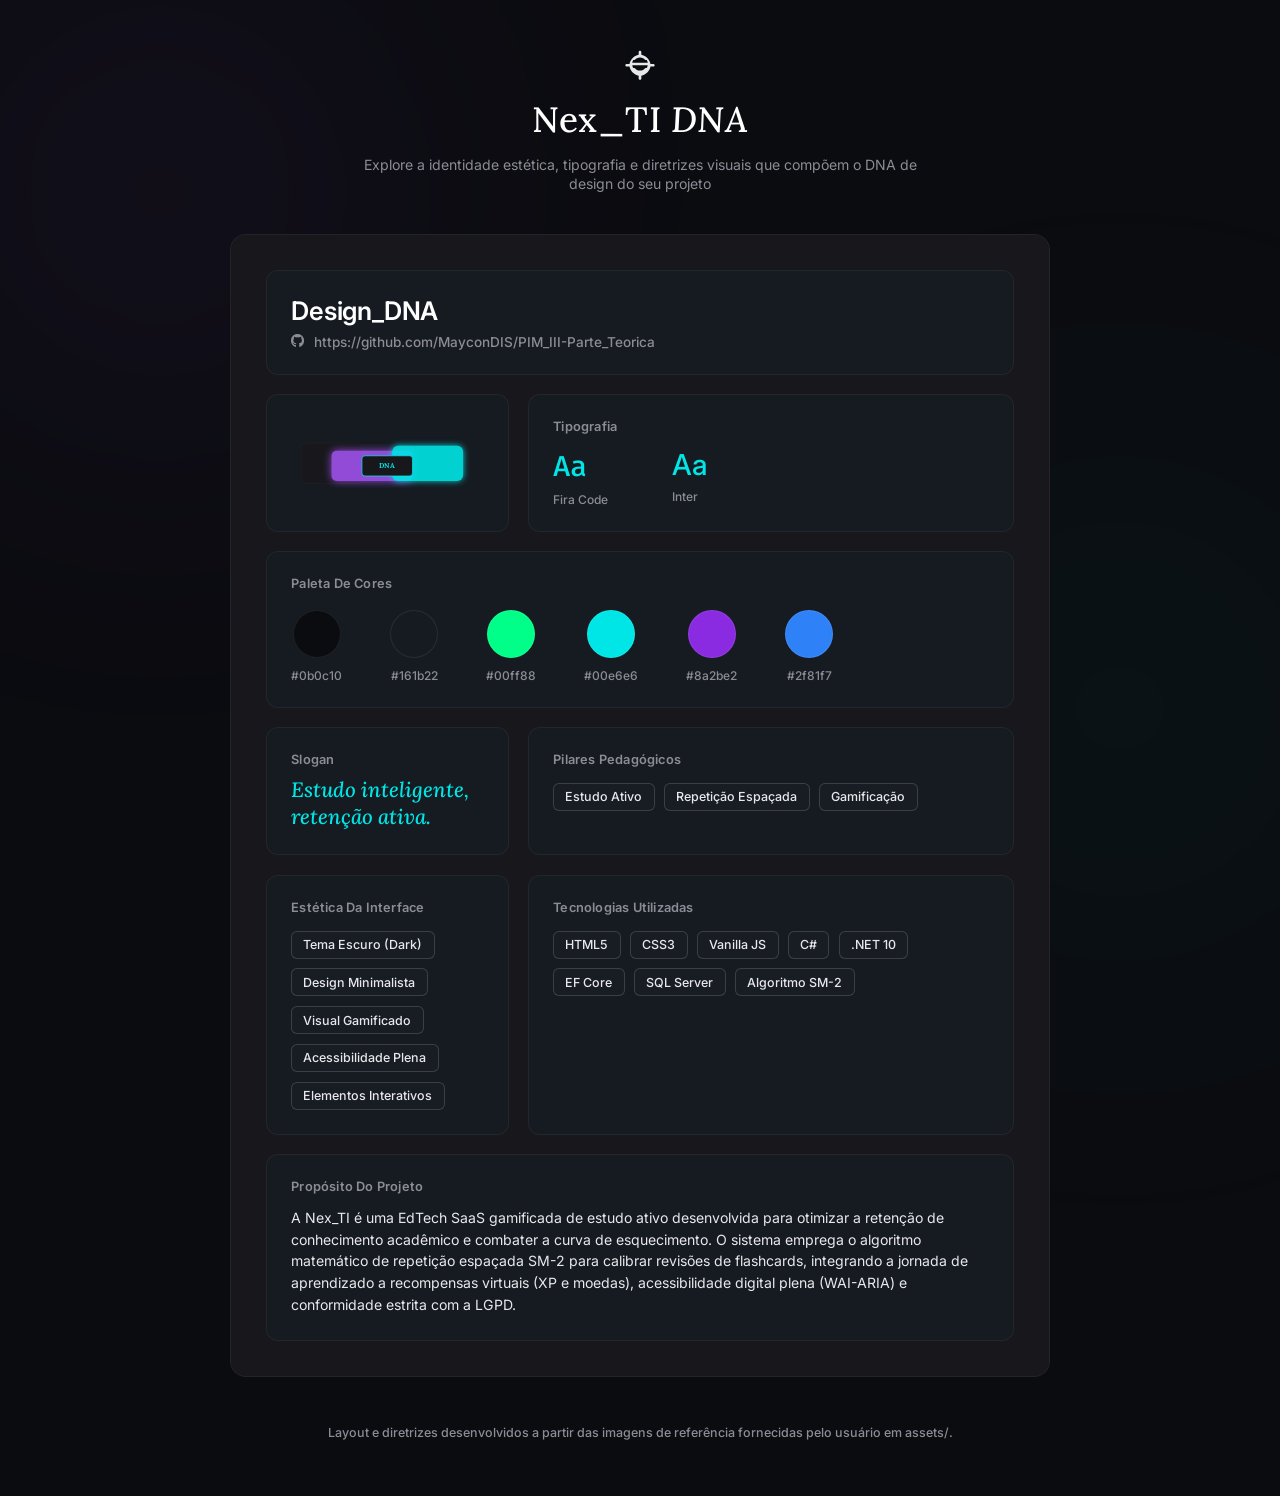
==== commit 93982ff7: "refactor(design): altera cor do slogan e preview tipográfico para ciano #00e6e6" ====
--- a/design_DNA/design.html
+++ b/design_DNA/design.html
@@ -62,8 +62,8 @@
                                 <rect x="30" y="20" width="120" height="80" rx="8" fill="#18181c" stroke="rgba(255, 255, 255, 0.05)" stroke-width="1" />
                                 <rect x="90" y="35" width="160" height="60" rx="10" fill="#a855f7" opacity="0.85" filter="url(#glow-purple)" />
                                 <rect x="210" y="25" width="140" height="70" rx="12" fill="#00e6e6" opacity="0.9" filter="url(#glow-cyan)" />
-                                <rect x="150" y="45" width="100" height="40" rx="6" fill="#353822" stroke="#a8b865" stroke-width="1.5" />
-                                <text x="200" y="70" font-family="'Lora', serif" font-size="14" fill="#a8b865" font-weight="bold" text-anchor="middle" letter-spacing="1">DNA</text>
+                                <rect x="150" y="45" width="100" height="40" rx="6" fill="#18181c" stroke="#00e6e6" stroke-width="1.5" />
+                                <text x="200" y="70" font-family="'Lora', serif" font-size="14" fill="#00e6e6" font-weight="bold" text-anchor="middle" letter-spacing="1">DNA</text>
                             </svg>
                         </div>
 
--- a/design_DNA/style.css
+++ b/design_DNA/style.css
@@ -269,7 +269,7 @@
 .font-huge-char {
     font-size: 1.8rem;
     font-weight: 500;
-    color: var(--accent-olive-text);
+    color: var(--link-cyan);
 }
 
 .font-fira {
@@ -327,7 +327,7 @@
     font-family: var(--font-serif);
     font-style: italic;
     font-size: 1.3rem;
-    color: var(--accent-olive-text);
+    color: var(--link-cyan);
     font-weight: 500;
 }
 
